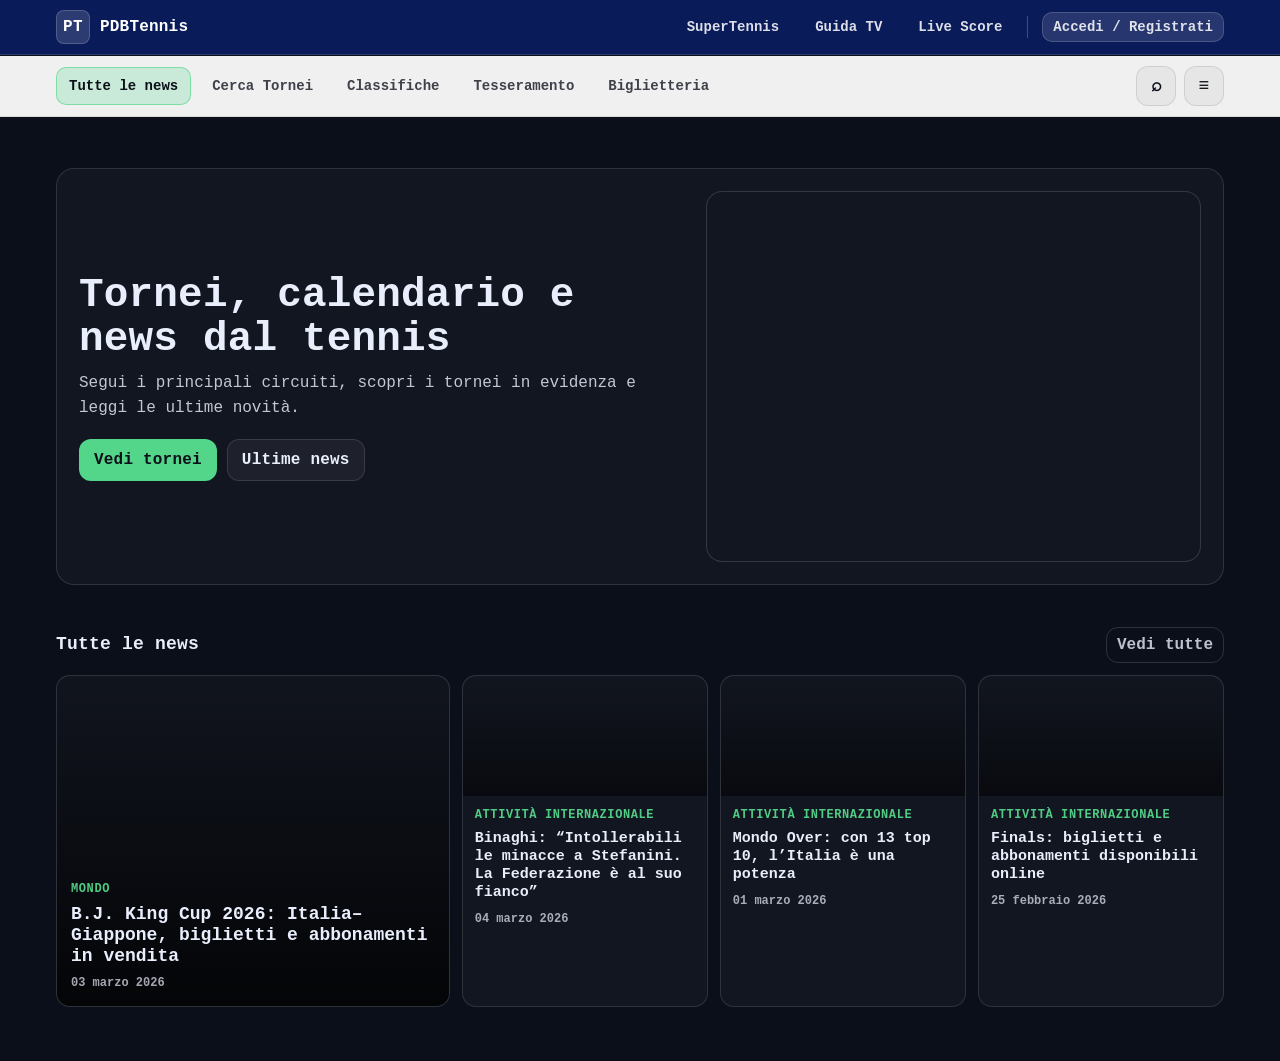
==== index.html @ 02f0390c "Added news cards" ====
<!DOCTYPE html>
<html lang="en">

<head>
    <meta charset="UTF-8">
    <meta name="viewport" content="width=device-width, initial-scale=1.0">
    <title>PDBTennis</title>
    <link rel="stylesheet" href="css/style.css">
</head>

<body class="page">
    <div class="topbar" aria-label="Barra superiore">
        <div class="topbar__inner">
            <div class="topbar__left">
                <a class="topbar__brand" href="index.html" aria-label="PDBTennis Home">
                    <span class="topbar__brandMark" aria-hidden="true">PT</span>
                    <span class="topbar__brandText">PDBTennis</span>
                </a>
            </div>

            <div class="topbar__right">
                <a class="topbar__link" href="#">SuperTennis</a>
                <a class="topbar__link" href="#">Guida TV</a>
                <a class="topbar__link" href="#">Live Score</a>
                <span class="topbar__sep" aria-hidden="true"></span>
                <a class="topbar__link topbar__link--cta" href="#">Accedi / Registrati</a>
            </div>
        </div>
    </div>

    <header class="header" aria-label="Navigazione principale">
        <div class="header__inner">
            <nav class="header__nav">
                <a class="header__link header__link--active" href="index.html">Tutte le news</a>
                <a class="header__link" href="pages/tornei.html">Cerca Tornei</a>
                <a class="header__link" href="#">Classifiche</a>
                <a class="header__link" href="#">Tesseramento</a>
                <a class="header__link" href="#">Biglietteria</a>
            </nav>

            <div class="header__tools" aria-label="Strumenti">
                <a class="header__iconBtn" href="#" aria-label="Cerca">
                    <span class="header__icon" aria-hidden="true">⌕</span>
                </a>
                <a class="header__iconBtn" href="#" aria-label="Menu">
                    <span class="header__icon" aria-hidden="true">≡</span>
                </a>
            </div>
        </div>
    </header>

    <main class="main">
        <section class="hero" aria-label="Sezione introduttiva">
            <div class="hero__inner">
                <div class="hero__content">
                    <h1 class="hero__title">Tornei, calendario e news dal tennis</h1>
                    <p class="hero__subtitle">
                        Segui i principali circuiti, scopri i tornei in evidenza e leggi le ultime novità.
                    </p>

                    <div class="hero__actions">
                        <a class="button button--primary" href="pages/tornei.html">Vedi tornei</a>
                        <a class="button button--ghost" href="pages/news.html">Ultime news</a>
                    </div>
                </div>

                <div class="hero__media" aria-hidden="true">
                    <div class="hero__image" role="img" aria-label="Campo da tennis"></div>
                </div>
            </div>
        </section>

        <section class="news" aria-label="Ultime news">
            <div class="news__header">
                <h2 class="news__title">Tutte le news</h2>
                <a class="news__more" href="pages/news.html">Vedi tutte</a>
            </div>

            <div class="newsGrid">
                <article class="newsCard newsCard--featured">
                    <a class="newsCard__link" href="pages/news.html" aria-label="Apri news principale">
                        <div class="newsCard__media" aria-hidden="true"></div>

                        <div class="newsCard__overlay">
                            <div class="newsCard__kicker">MONDO</div>
                            <h3 class="newsCard__headline">
                                B.J. King Cup 2026: Italia–Giappone, biglietti e abbonamenti in vendita
                            </h3>
                            <div class="newsCard__meta">03 marzo 2026</div>
                        </div>
                    </a>
                </article>

                <article class="newsCard">
                    <a class="newsCard__link" href="pages/news.html" aria-label="Apri news 1">
                        <div class="newsCard__thumb" aria-hidden="true"></div>
                        <div class="newsCard__body">
                            <div class="newsCard__kicker">ATTIVITÀ INTERNAZIONALE</div>
                            <h3 class="newsCard__headline newsCard__headline--small">
                                Binaghi: “Intollerabili le minacce a Stefanini. La Federazione è al suo fianco”
                            </h3>
                            <div class="newsCard__meta">04 marzo 2026</div>
                        </div>
                    </a>
                </article>

                <article class="newsCard">
                    <a class="newsCard__link" href="pages/news.html" aria-label="Apri news 2">
                        <div class="newsCard__thumb newsCard__thumb--b" aria-hidden="true"></div>
                        <div class="newsCard__body">
                            <div class="newsCard__kicker">ATTIVITÀ INTERNAZIONALE</div>
                            <h3 class="newsCard__headline newsCard__headline--small">
                                Mondo Over: con 13 top 10, l’Italia è una potenza
                            </h3>
                            <div class="newsCard__meta">01 marzo 2026</div>
                        </div>
                    </a>
                </article>

                <article class="newsCard">
                    <a class="newsCard__link" href="pages/news.html" aria-label="Apri news 3">
                        <div class="newsCard__thumb newsCard__thumb--c" aria-hidden="true"></div>
                        <div class="newsCard__body">
                            <div class="newsCard__kicker">ATTIVITÀ INTERNAZIONALE</div>
                            <h3 class="newsCard__headline newsCard__headline--small">
                                Finals: biglietti e abbonamenti disponibili online
                            </h3>
                            <div class="newsCard__meta">25 febbraio 2026</div>
                        </div>
                    </a>
                </article>
            </div>
        </section>
    </main>
</body>

</html>
---- css/style.css ----
* { 
  box-sizing: border-box; 
}
/*lo so che mi stai guardando*/
html, body { 
  height: 100%;
}

body.page {
  margin: 0;
  font-family: 'Courier New', Courier, monospace;
  background: #0b0f19;
  color: #e9eefc;
}

.topbar {
  position: sticky;
  top: 0;
  z-index: 20;
  background: #0a1b5a;
  border-bottom: 1px solid rgba(255, 255, 255, 0.14);
}

.topbar__inner {
  max-width: 1200px;
  margin: 0 auto;
  padding: 10px 16px;

  display: flex;
  align-items: center;
  justify-content: space-between;
  gap: 12px;
}

.topbar__brand {
  display: inline-flex;
  align-items: center;
  gap: 10px;
  text-decoration: none;
  color: #ffffff;
}

.topbar__brandMark {
  width: 34px;
  height: 34px;
  border-radius: 8px;
  display: inline-flex;
  align-items: center;
  justify-content: center;
  font-weight: 900;
  letter-spacing: 0.5px;
  background: rgba(255, 255, 255, 0.14);
  border: 1px solid rgba(255, 255, 255, 0.18);
}

.topbar__brandText {
  font-weight: 900;
  letter-spacing: 0.2px;
}

.topbar__right {
  display: flex;
  align-items: center;
  gap: 14px;
  flex-wrap: wrap;
  justify-content: flex-end;
}

.topbar__link {
  color: rgba(255, 255, 255, 0.86);
  text-decoration: none;
  font-weight: 700;
  font-size: 14px;
  padding: 6px 10px;
  border-radius: 10px;
  border: 1px solid transparent;
  transition: background 160ms ease, border-color 160ms ease, color 160ms ease;
}

.topbar__link:hover {
  color: #ffffff;
  background: rgba(255, 255, 255, 0.10);
  border-color: rgba(255, 255, 255, 0.14);
}

.topbar__link--cta {
  background: rgba(255, 255, 255, 0.12);
  border-color: rgba(255, 255, 255, 0.16);
}

.topbar__sep {
  width: 1px;
  height: 22px;
  background: rgba(255, 255, 255, 0.22);
}


.header {
  position: sticky;
  top: 56px;
  z-index: 10;

  background: rgba(255, 255, 255, 0.94);
  color: #0b0f19;

  border-bottom: 1px solid rgba(0, 0, 0, 0.10);
  backdrop-filter: blur(10px);
}

.header__inner {
  max-width: 1200px;
  margin: 0 auto;
  padding: 10px 16px;

  display: flex;
  align-items: center;
  justify-content: space-between;
  gap: 12px;
}

.header__nav {
  display: flex;
  align-items: center;
  gap: 8px;
  flex-wrap: wrap;
}

.header__link {
  color: rgba(11, 15, 25, 0.78);
  text-decoration: none;
  font-weight: 800;
  font-size: 14px;

  padding: 10px 12px;
  border-radius: 10px;

  border: 1px solid transparent;
  transition: background 160ms ease, color 160ms ease, border-color 160ms ease;
}

.header__link:hover {
  color: #0b0f19;
  background: rgba(0, 0, 0, 0.06);
  border-color: rgba(0, 0, 0, 0.10);
}

.header__link--active {
  color: #0b0f19;
  background: rgba(84, 214, 138, 0.25);
  border-color: rgba(84, 214, 138, 0.65);
}

.header__tools {
  display: flex;
  align-items: center;
  gap: 8px;
}

.header__iconBtn {
  width: 40px;
  height: 40px;
  border-radius: 12px;
  display: inline-flex;
  align-items: center;
  justify-content: center;

  text-decoration: none;
  color: #0b0f19;

  background: rgba(0, 0, 0, 0.04);
  border: 1px solid rgba(0, 0, 0, 0.10);
  transition: background 160ms ease, border-color 160ms ease, transform 120ms ease;
}

.header__iconBtn:hover {
  background: rgba(0, 0, 0, 0.07);
  border-color: rgba(0, 0, 0, 0.14);
}

.header__iconBtn:active {
  transform: translateY(1px);
}

.header__icon {
  font-weight: 900;
  font-size: 18px;
  line-height: 1;
}


.main {
  max-width: 1200px;
  margin: 0 auto;
  padding: 24px 16px;
  min-height: calc(100vh - 64px); 
}


.hero {
  padding: 28px 0;
}

.hero__inner {
  display: grid;
  grid-template-columns: 1.1fr 0.9fr;
  gap: 22px;
  align-items: center;

  padding: 22px;
  border-radius: 18px;
  border: 1px solid rgba(255, 255, 255, 0.12);
  background: rgba(255, 255, 255, 0.03);
}

.hero__title {
  margin: 0 0 10px 0;
  font-size: clamp(28px, 3.2vw, 44px);
  line-height: 1.08;
  letter-spacing: 0.2px;
}

.hero__subtitle {
  margin: 0 0 18px 0;
  max-width: 62ch;
  color: rgba(233, 238, 252, 0.82);
  line-height: 1.55;
}

.hero__actions {
  display: flex;
  gap: 10px;
  flex-wrap: wrap;
}

.button {
  display: inline-flex;
  align-items: center;
  justify-content: center;
  gap: 8px;

  text-decoration: none;
  font-weight: 900;
  letter-spacing: 0.2px;

  padding: 11px 14px;
  border-radius: 12px;
  border: 1px solid transparent;

  transition: transform 120ms ease, background 160ms ease, border-color 160ms ease, color 160ms ease;
}

.button:active {
  transform: translateY(1px);
}

.button--primary {
  background: #54d68a;
  color: #0b0f19;
  border-color: rgba(84, 214, 138, 0.65);
}

.button--primary:hover {
  background: #63e39a;
}

.button--ghost {
  background: rgba(255, 255, 255, 0.05);
  color: #e9eefc;
  border-color: rgba(255, 255, 255, 0.12);
}

.button--ghost:hover {
  background: rgba(255, 255, 255, 0.08);
  border-color: rgba(255, 255, 255, 0.18);
}

.hero__media {
  width: 100%;
}

.hero__image {
  width: 100%;
  aspect-ratio: 4 / 3;
  border-radius: 16px;
  border: 1px solid rgba(255, 255, 255, 0.14);
  background-image: url("../assets/tennis-court.jpg");
  background-size: cover;
  background-position: center;
  background-repeat: no-repeat;
}


.news {
  padding: 6px 0 30px 0;
}

.news__header {
  display: flex;
  align-items: baseline;
  justify-content: space-between;
  gap: 12px;
  margin: 8px 0 12px 0;
}

.news__title {
  margin: 0;
  font-size: 18px;
  letter-spacing: 0.2px;
}

.news__more {
  color: rgba(233, 238, 252, 0.80);
  text-decoration: none;
  font-weight: 800;
  border: 1px solid rgba(255, 255, 255, 0.14);
  padding: 8px 10px;
  border-radius: 12px;
  transition: background 160ms ease, border-color 160ms ease, color 160ms ease;
}

.news__more:hover {
  color: #e9eefc;
  background: rgba(255, 255, 255, 0.06);
  border-color: rgba(255, 255, 255, 0.18);
}

.newsGrid {
  display: grid;
  grid-template-columns: 1.6fr 1fr 1fr 1fr;
  gap: 12px;
}


.newsCard {
  border-radius: 14px;
  overflow: hidden;
  border: 1px solid rgba(255, 255, 255, 0.12);
  background: rgba(255, 255, 255, 0.03);
}

.newsCard__link {
  display: block;
  height: 100%;
  text-decoration: none;
  color: inherit;
}

.newsCard__kicker {
  font-size: 12px;
  font-weight: 900;
  letter-spacing: 0.6px;
  color: rgba(84, 214, 138, 0.95);
}

.newsCard__headline {
  margin: 8px 0 10px 0;
  font-size: 18px;
  line-height: 1.15;
}

.newsCard__headline--small {
  font-size: 15px;
  line-height: 1.2;
}

.newsCard__meta {
  font-size: 12px;
  color: rgba(233, 238, 252, 0.70);
  font-weight: 800;
}


.newsCard--featured {
  position: relative;
  min-height: 330px;
}

.newsCard__media {
  height: 100%;
  min-height: 330px;
  background-image:
    linear-gradient(to top, rgba(0,0,0,0.78), rgba(0,0,0,0.08)),
    url("../assets/tennis-team.jpg");
  background-size: cover;
  background-position: center;
  background-repeat: no-repeat;
}

.newsCard__overlay {
  position: absolute;
  inset: auto 0 0 0;
  padding: 14px 14px 16px 14px;
}

.newsCard__thumb {
  height: 120px;
  background-image:
    linear-gradient(to top, rgba(0,0,0,0.55), rgba(0,0,0,0.02)),
    url("../assets/tennis-thumb-a.jpg");
  background-size: cover;
  background-position: center;
  background-repeat: no-repeat;
}

.newsCard__thumb--b {
  background-image:
    linear-gradient(to top, rgba(0,0,0,0.55), rgba(0,0,0,0.02)),
    url("../assets/tennis-thumb-b.jpg");
}

.newsCard__thumb--c {
  background-image:
    linear-gradient(to top, rgba(0,0,0,0.55), rgba(0,0,0,0.02)),
    url("../assets/tennis-thumb-c.jpg");
}

.newsCard__body {
  padding: 12px 12px 14px 12px;
}

.newsCard:hover {
  border-color: rgba(255, 255, 255, 0.18);
  background: rgba(255, 255, 255, 0.04);
}


@media (max-width: 1100px) {
  .newsGrid {
    grid-template-columns: 1.2fr 1fr 1fr;
  }
  .newsCard:nth-child(4) {
    display: none;
  }
}

@media (max-width: 900px) {
  .hero__inner {
    grid-template-columns: 1fr;
  }
  .newsGrid {
    grid-template-columns: 1fr;
  }
  .newsCard--featured {
    min-height: 280px;
  }
  .newsCard__media {
    min-height: 280px;
  }
}

@media (max-width: 700px) {
  .topbar__right {
    gap: 8px;
  }
  .topbar__sep {
    display: none;
  }
}

@media (max-width: 600px) {
  .header {
    top: 56px;
  }

  .header__inner {
    flex-direction: column;
    align-items: stretch;
  }

  .header__nav {
    justify-content: space-between;
  }

  .header__link {
    flex: 1;
    text-align: center;
  }

  .header__tools {
    justify-content: flex-end;
  }
}
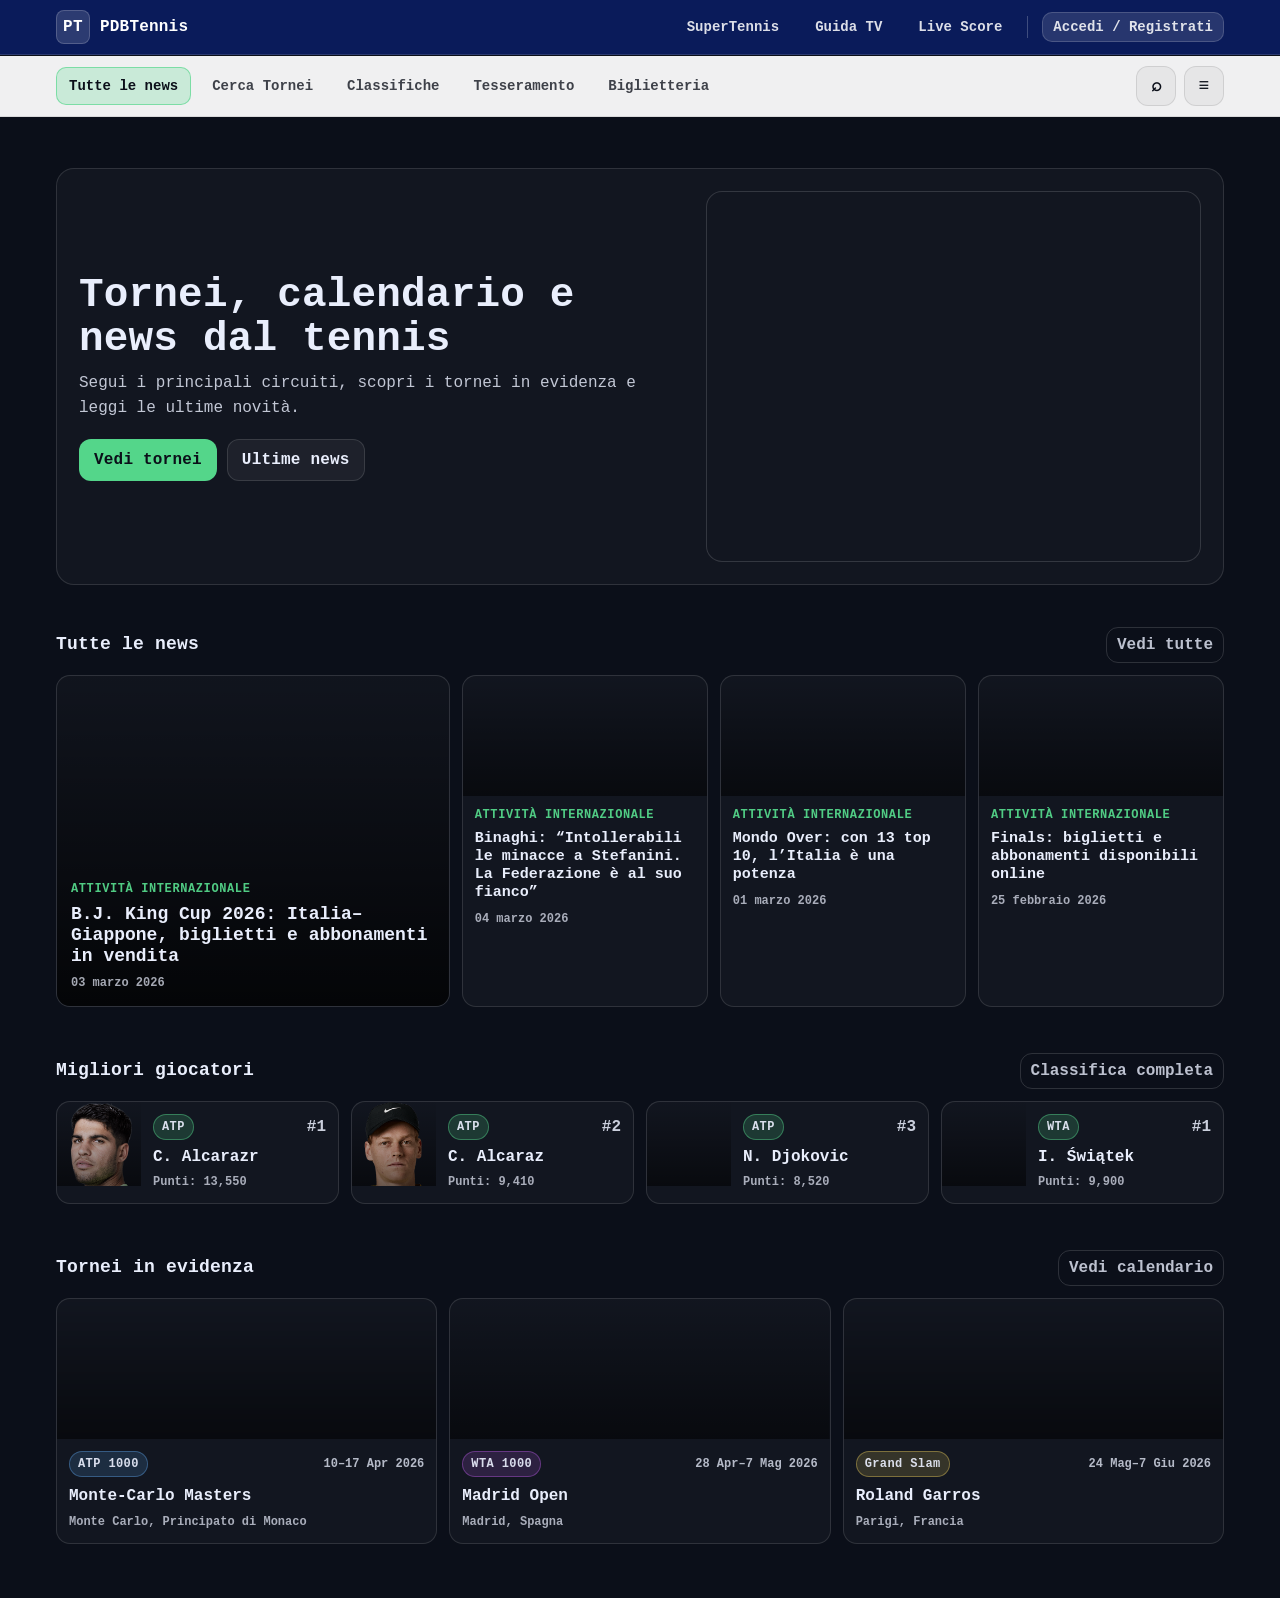
==== commit 5c001dab: "added tournaments and players" ====
--- a/index.html
+++ b/index.html
@@ -82,7 +82,7 @@
                         <div class="newsCard__media" aria-hidden="true"></div>
 
                         <div class="newsCard__overlay">
-                            <div class="newsCard__kicker">MONDO</div>
+                            <div class="newsCard__kicker">ATTIVITÀ INTERNAZIONALE</div>
                             <h3 class="newsCard__headline">
                                 B.J. King Cup 2026: Italia–Giappone, biglietti e abbonamenti in vendita
                             </h3>
@@ -131,6 +131,122 @@
                 </article>
             </div>
         </section>
+
+        <section class="section" aria-label="Migliori giocatori">
+            <div class="section__header">
+                <h2 class="section__title">Migliori giocatori</h2>
+                <a class="section__more" href="#">Classifica completa</a>
+            </div>
+
+            <div class="cardGrid cardGrid--4">
+                <article class="miniCard">
+                    <a class="miniCard__link" href="#" aria-label="Giocatore 1">
+                        <div class="miniCard__avatar miniCard__avatar--a" aria-hidden="true"></div>
+                        <div class="miniCard__content">
+                            <div class="miniCard__top">
+                                <span class="pill">ATP</span>
+                                <span class="miniCard__rank">#1</span>
+                            </div>
+                            <h3 class="miniCard__title">C. Alcarazr</h3>
+                            <div class="miniCard__meta">Punti: 13,550</div>
+                        </div>
+                    </a>
+                </article>
+
+                <article class="miniCard">
+                    <a class="miniCard__link" href="#" aria-label="Giocatore 2">
+                        <div class="miniCard__avatar miniCard__avatar--b" aria-hidden="true"></div>
+                        <div class="miniCard__content">
+                            <div class="miniCard__top">
+                                <span class="pill">ATP</span>
+                                <span class="miniCard__rank">#2</span>
+                            </div>
+                            <h3 class="miniCard__title">C. Alcaraz</h3>
+                            <div class="miniCard__meta">Punti: 9,410</div>
+                        </div>
+                    </a>
+                </article>
+
+                <article class="miniCard">
+                    <a class="miniCard__link" href="#" aria-label="Giocatore 3">
+                        <div class="miniCard__avatar miniCard__avatar--c" aria-hidden="true"></div>
+                        <div class="miniCard__content">
+                            <div class="miniCard__top">
+                                <span class="pill">ATP</span>
+                                <span class="miniCard__rank">#3</span>
+                            </div>
+                            <h3 class="miniCard__title">N. Djokovic</h3>
+                            <div class="miniCard__meta">Punti: 8,520</div>
+                        </div>
+                    </a>
+                </article>
+
+                <article class="miniCard">
+                    <a class="miniCard__link" href="#" aria-label="Giocatore 4">
+                        <div class="miniCard__avatar miniCard__avatar--d" aria-hidden="true"></div>
+                        <div class="miniCard__content">
+                            <div class="miniCard__top">
+                                <span class="pill">WTA</span>
+                                <span class="miniCard__rank">#1</span>
+                            </div>
+                            <h3 class="miniCard__title">I. Świątek</h3>
+                            <div class="miniCard__meta">Punti: 9,900</div>
+                        </div>
+                    </a>
+                </article>
+            </div>
+        </section>
+
+        <section class="section" aria-label="Tornei in evidenza">
+            <div class="section__header">
+                <h2 class="section__title">Tornei in evidenza</h2>
+                <a class="section__more" href="pages/tornei.html">Vedi calendario</a>
+            </div>
+
+            <div class="cardGrid cardGrid--3">
+                <article class="tourneyCard">
+                    <a class="tourneyCard__link" href="#" aria-label="Torneo 1">
+                        <div class="tourneyCard__banner tourneyCard__banner--a" aria-hidden="true"></div>
+                        <div class="tourneyCard__body">
+                            <div class="tourneyCard__top">
+                                <span class="pill pill--blue">ATP 1000</span>
+                                <span class="tourneyCard__date">10–17 Apr 2026</span>
+                            </div>
+                            <h3 class="tourneyCard__title">Monte-Carlo Masters</h3>
+                            <div class="tourneyCard__meta">Monte Carlo, Principato di Monaco</div>
+                        </div>
+                    </a>
+                </article>
+
+                <article class="tourneyCard">
+                    <a class="tourneyCard__link" href="#" aria-label="Torneo 2">
+                        <div class="tourneyCard__banner tourneyCard__banner--b" aria-hidden="true"></div>
+                        <div class="tourneyCard__body">
+                            <div class="tourneyCard__top">
+                                <span class="pill pill--purple">WTA 1000</span>
+                                <span class="tourneyCard__date">28 Apr–7 Mag 2026</span>
+                            </div>
+                            <h3 class="tourneyCard__title">Madrid Open</h3>
+                            <div class="tourneyCard__meta">Madrid, Spagna</div>
+                        </div>
+                    </a>
+                </article>
+
+                <article class="tourneyCard">
+                    <a class="tourneyCard__link" href="#" aria-label="Torneo 3">
+                        <div class="tourneyCard__banner tourneyCard__banner--c" aria-hidden="true"></div>
+                        <div class="tourneyCard__body">
+                            <div class="tourneyCard__top">
+                                <span class="pill pill--gold">Grand Slam</span>
+                                <span class="tourneyCard__date">24 Mag–7 Giu 2026</span>
+                            </div>
+                            <h3 class="tourneyCard__title">Roland Garros</h3>
+                            <div class="tourneyCard__meta">Parigi, Francia</div>
+                        </div>
+                    </a>
+                </article>
+            </div>
+        </section>
     </main>
 </body>
 
--- a/css/style.css
+++ b/css/style.css
@@ -1,7 +1,7 @@
 * { 
   box-sizing: border-box; 
 }
-/*lo so che mi stai guardando*/
+
 html, body { 
   height: 100%;
 }
@@ -94,7 +94,6 @@
   background: rgba(255, 255, 255, 0.22);
 }
 
-
 .header {
   position: sticky;
   top: 56px;
@@ -187,14 +186,12 @@
   line-height: 1;
 }
 
-
 .main {
   max-width: 1200px;
   margin: 0 auto;
   padding: 24px 16px;
   min-height: calc(100vh - 64px); 
 }
-
 
 .hero {
   padding: 28px 0;
@@ -289,7 +286,6 @@
   background-repeat: no-repeat;
 }
 
-
 .news {
   padding: 6px 0 30px 0;
 }
@@ -330,7 +326,6 @@
   gap: 12px;
 }
 
-
 .newsCard {
   border-radius: 14px;
   overflow: hidden;
@@ -369,7 +364,6 @@
   font-weight: 800;
 }
 
-
 .newsCard--featured {
   position: relative;
   min-height: 330px;
@@ -423,6 +417,227 @@
   background: rgba(255, 255, 255, 0.04);
 }
 
+.section {
+  padding: 8px 0 30px 0;
+}
+
+.section__header {
+  display: flex;
+  align-items: baseline;
+  justify-content: space-between;
+  gap: 12px;
+  margin: 8px 0 12px 0;
+}
+
+.section__title {
+  margin: 0;
+  font-size: 18px;
+  letter-spacing: 0.2px;
+}
+
+.section__more {
+  color: rgba(233, 238, 252, 0.80);
+  text-decoration: none;
+  font-weight: 800;
+  border: 1px solid rgba(255, 255, 255, 0.14);
+  padding: 8px 10px;
+  border-radius: 12px;
+  transition: background 160ms ease, border-color 160ms ease, color 160ms ease;
+}
+
+.section__more:hover {
+  color: #e9eefc;
+  background: rgba(255, 255, 255, 0.06);
+  border-color: rgba(255, 255, 255, 0.18);
+}
+
+.cardGrid {
+  display: grid;
+  gap: 12px;
+}
+
+.cardGrid--4 {
+  grid-template-columns: repeat(4, 1fr);
+}
+
+.cardGrid--3 {
+  grid-template-columns: repeat(3, 1fr);
+}
+
+.pill {
+  display: inline-flex;
+  align-items: center;
+  justify-content: center;
+  padding: 5px 8px;
+  border-radius: 999px;
+  font-size: 12px;
+  font-weight: 900;
+  letter-spacing: 0.4px;
+  background: rgba(84, 214, 138, 0.18);
+  border: 1px solid rgba(84, 214, 138, 0.45);
+  color: rgba(233, 238, 252, 0.92);
+}
+
+.pill--blue {
+  background: rgba(84, 149, 214, 0.18);
+  border-color: rgba(84, 149, 214, 0.45);
+}
+
+.pill--purple {
+  background: rgba(170, 84, 214, 0.18);
+  border-color: rgba(170, 84, 214, 0.45);
+}
+
+.pill--gold {
+  background: rgba(214, 186, 84, 0.18);
+  border-color: rgba(214, 186, 84, 0.45);
+}
+
+.miniCard {
+  border-radius: 14px;
+  overflow: hidden;
+  border: 1px solid rgba(255, 255, 255, 0.12);
+  background: rgba(255, 255, 255, 0.03);
+}
+
+.miniCard__link {
+  display: grid;
+  grid-template-columns: 84px 1fr;
+  gap: 12px;
+  text-decoration: none;
+  color: inherit;
+  height: 100%;
+}
+
+.miniCard__avatar {
+  width: 84px;
+  height: 84px;
+  background-image:
+    linear-gradient(to top, rgba(0,0,0,0.55), rgba(0,0,0,0.02)),
+    url("../assets/player-a.jpg");
+  background-size: cover;
+  background-position: center;
+}
+
+.miniCard__avatar--b {
+  background-image:
+    linear-gradient(to top, rgba(0,0,0,0.55), rgba(0,0,0,0.02)),
+    url("../assets/player-b.jpg");
+}
+
+.miniCard__avatar--c {
+  background-image:
+    linear-gradient(to top, rgba(0,0,0,0.55), rgba(0,0,0,0.02)),
+    url("../assets/player-c.jpg");
+}
+
+.miniCard__avatar--d {
+  background-image:
+    linear-gradient(to top, rgba(0,0,0,0.55), rgba(0,0,0,0.02)),
+    url("../assets/player-d.jpg");
+}
+
+.miniCard__content {
+  padding: 12px 12px 14px 0;
+}
+
+.miniCard__top {
+  display: flex;
+  align-items: center;
+  justify-content: space-between;
+  gap: 10px;
+}
+
+.miniCard__rank {
+  font-weight: 900;
+  color: rgba(233, 238, 252, 0.86);
+}
+
+.miniCard__title {
+  margin: 8px 0 8px 0;
+  font-size: 16px;
+  line-height: 1.2;
+}
+
+.miniCard__meta {
+  font-size: 12px;
+  color: rgba(233, 238, 252, 0.70);
+  font-weight: 800;
+}
+
+.miniCard:hover {
+  border-color: rgba(255, 255, 255, 0.18);
+  background: rgba(255, 255, 255, 0.04);
+}
+
+.tourneyCard {
+  border-radius: 14px;
+  overflow: hidden;
+  border: 1px solid rgba(255, 255, 255, 0.12);
+  background: rgba(255, 255, 255, 0.03);
+}
+
+.tourneyCard__link {
+  display: block;
+  text-decoration: none;
+  color: inherit;
+  height: 100%;
+}
+
+.tourneyCard__banner {
+  height: 140px;
+  background-image:
+    linear-gradient(to top, rgba(0,0,0,0.55), rgba(0,0,0,0.02)),
+    url("../assets/tourney-a.jpg");
+  background-size: cover;
+  background-position: center;
+}
+
+.tourneyCard__banner--b {
+  background-image:
+    linear-gradient(to top, rgba(0,0,0,0.55), rgba(0,0,0,0.02)),
+    url("../assets/tourney-b.jpg");
+}
+
+.tourneyCard__banner--c {
+  background-image:
+    linear-gradient(to top, rgba(0,0,0,0.55), rgba(0,0,0,0.02)),
+    url("../assets/tourney-c.jpg");
+}
+
+.tourneyCard__body {
+  padding: 12px 12px 14px 12px;
+}
+
+.tourneyCard__top {
+  display: flex;
+  align-items: center;
+  justify-content: space-between;
+  gap: 10px;
+}
+
+.tourneyCard__date {
+  font-size: 12px;
+  color: rgba(233, 238, 252, 0.76);
+  font-weight: 900;
+}
+
+.tourneyCard__title {
+  margin: 10px 0 8px 0;
+  font-size: 16px;
+  line-height: 1.2;
+}
+
+.tourneyCard__meta {
+  font-size: 12px;
+  color: rgba(233, 238, 252, 0.70);
+  font-weight: 800;
+}
+
+.tourneyCard:hover {
+  border-color: rgba(255, 255, 255, 0.18);
+  background: rgba(255, 255, 255, 0.04);
+}
 
 @media (max-width: 1100px) {
   .newsGrid {
@@ -431,6 +646,12 @@
   .newsCard:nth-child(4) {
     display: none;
   }
+  .cardGrid--4 {
+    grid-template-columns: repeat(2, 1fr);
+  }
+  .cardGrid--3 {
+    grid-template-columns: repeat(2, 1fr);
+  }
 }
 
 @media (max-width: 900px) {
@@ -479,4 +700,18 @@
   .header__tools {
     justify-content: flex-end;
   }
+
+  .cardGrid--4,
+  .cardGrid--3 {
+    grid-template-columns: 1fr;
+  }
+
+  .miniCard__link {
+    grid-template-columns: 72px 1fr;
+  }
+
+  .miniCard__avatar {
+    width: 72px;
+    height: 72px;
+  }
 }
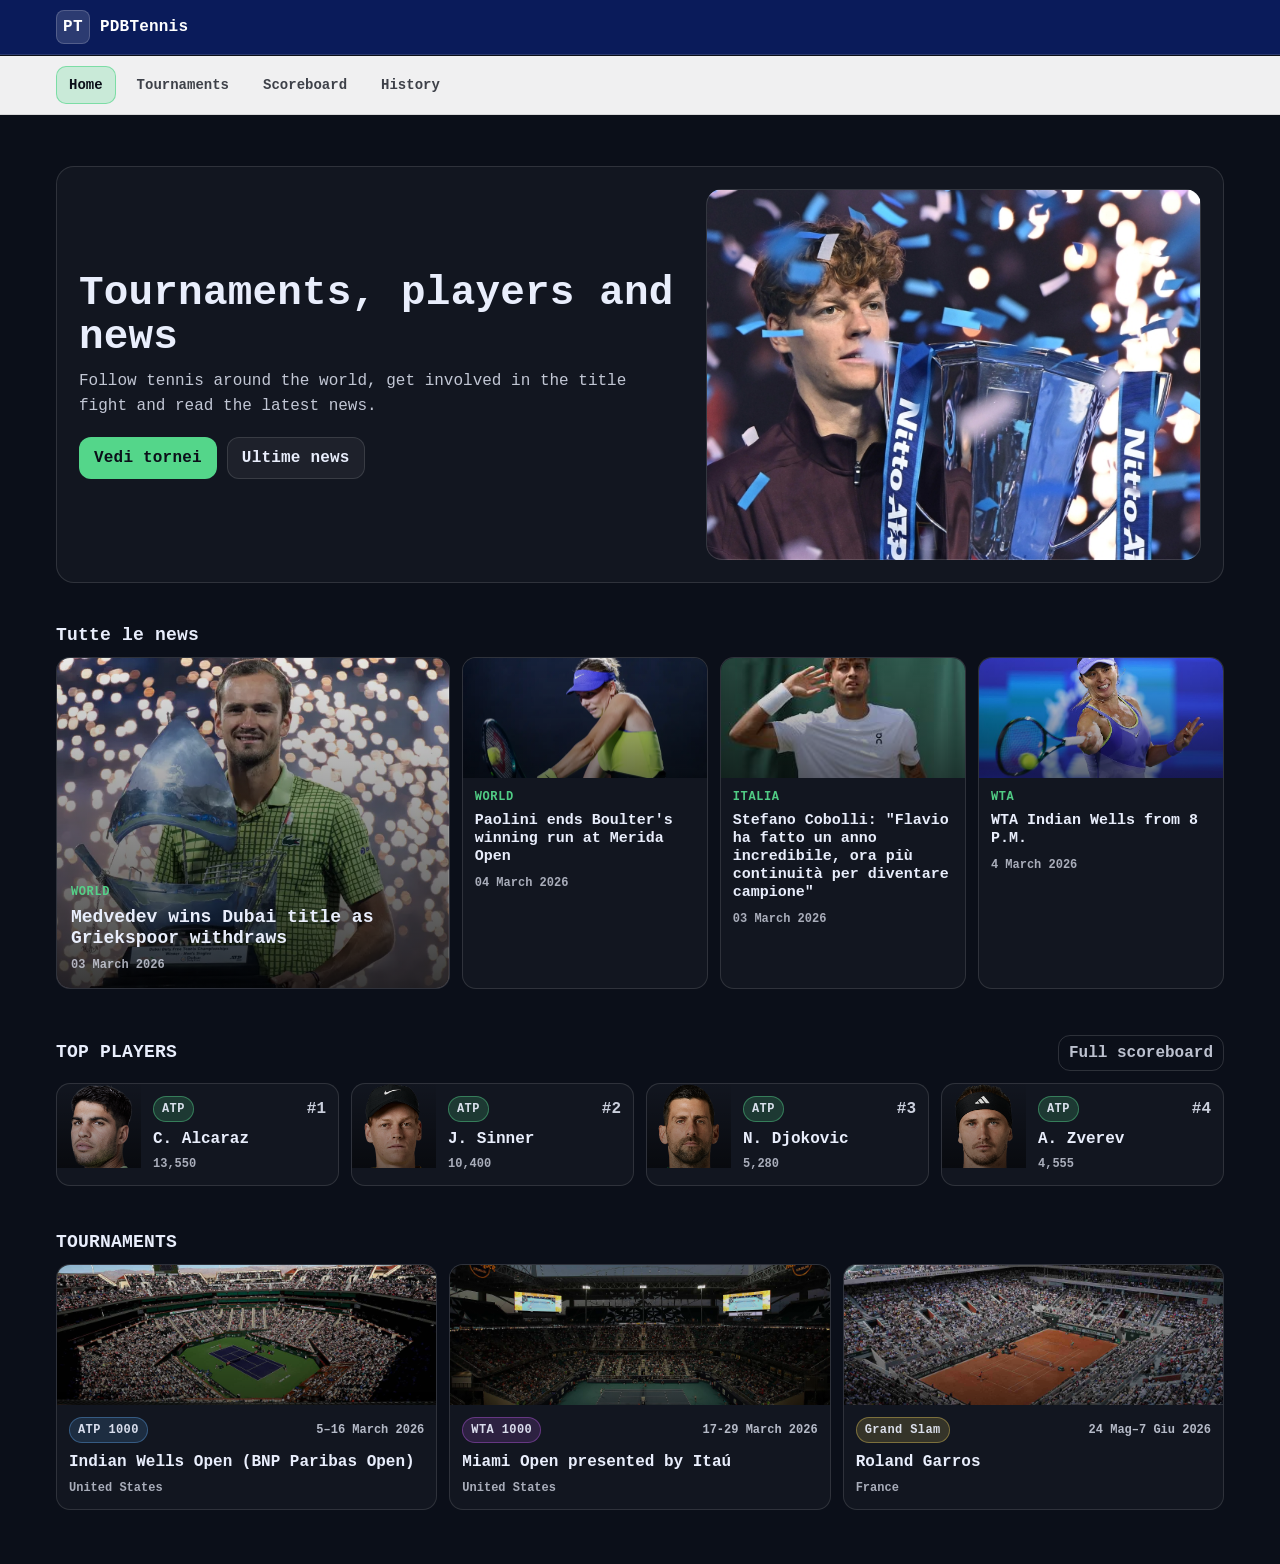
==== commit 931c86ea: "Added images and changed text" ====
--- a/index.html
+++ b/index.html
@@ -18,34 +18,21 @@
                 </a>
             </div>
 
-            <div class="topbar__right">
-                <a class="topbar__link" href="#">SuperTennis</a>
-                <a class="topbar__link" href="#">Guida TV</a>
-                <a class="topbar__link" href="#">Live Score</a>
-                <span class="topbar__sep" aria-hidden="true"></span>
-                <a class="topbar__link topbar__link--cta" href="#">Accedi / Registrati</a>
-            </div>
+            
         </div>
     </div>
 
     <header class="header" aria-label="Navigazione principale">
         <div class="header__inner">
             <nav class="header__nav">
-                <a class="header__link header__link--active" href="index.html">Tutte le news</a>
-                <a class="header__link" href="pages/tornei.html">Cerca Tornei</a>
-                <a class="header__link" href="#">Classifiche</a>
-                <a class="header__link" href="#">Tesseramento</a>
-                <a class="header__link" href="#">Biglietteria</a>
+                <a class="header__link header__link--active" href="index.html">Home</a>
+                <a class="header__link" href="pages/tornei.html">Tournaments</a>
+                <a class="header__link" href="pages/classifca.html">Scoreboard</a>
+                <a class="header__link" href="pages/storia.html">History</a>
+
             </nav>
 
-            <div class="header__tools" aria-label="Strumenti">
-                <a class="header__iconBtn" href="#" aria-label="Cerca">
-                    <span class="header__icon" aria-hidden="true">⌕</span>
-                </a>
-                <a class="header__iconBtn" href="#" aria-label="Menu">
-                    <span class="header__icon" aria-hidden="true">≡</span>
-                </a>
-            </div>
+            
         </div>
     </header>
 
@@ -53,9 +40,9 @@
         <section class="hero" aria-label="Sezione introduttiva">
             <div class="hero__inner">
                 <div class="hero__content">
-                    <h1 class="hero__title">Tornei, calendario e news dal tennis</h1>
+                    <h1 class="hero__title">Tournaments, players and news</h1>
                     <p class="hero__subtitle">
-                        Segui i principali circuiti, scopri i tornei in evidenza e leggi le ultime novità.
+                        Follow tennis around the world, get involved in the title fight and read the latest news.
                     </p>
 
                     <div class="hero__actions">
@@ -73,7 +60,6 @@
         <section class="news" aria-label="Ultime news">
             <div class="news__header">
                 <h2 class="news__title">Tutte le news</h2>
-                <a class="news__more" href="pages/news.html">Vedi tutte</a>
             </div>
 
             <div class="newsGrid">
@@ -82,11 +68,11 @@
                         <div class="newsCard__media" aria-hidden="true"></div>
 
                         <div class="newsCard__overlay">
-                            <div class="newsCard__kicker">ATTIVITÀ INTERNAZIONALE</div>
+                            <div class="newsCard__kicker">WORLD</div>
                             <h3 class="newsCard__headline">
-                                B.J. King Cup 2026: Italia–Giappone, biglietti e abbonamenti in vendita
-                            </h3>
-                            <div class="newsCard__meta">03 marzo 2026</div>
+                                Medvedev wins Dubai title as Griekspoor withdraws
+                            </h3>
+                            <div class="newsCard__meta">03 March 2026</div>
                         </div>
                     </a>
                 </article>
@@ -95,11 +81,11 @@
                     <a class="newsCard__link" href="pages/news.html" aria-label="Apri news 1">
                         <div class="newsCard__thumb" aria-hidden="true"></div>
                         <div class="newsCard__body">
-                            <div class="newsCard__kicker">ATTIVITÀ INTERNAZIONALE</div>
+                            <div class="newsCard__kicker">WORLD</div>
                             <h3 class="newsCard__headline newsCard__headline--small">
-                                Binaghi: “Intollerabili le minacce a Stefanini. La Federazione è al suo fianco”
-                            </h3>
-                            <div class="newsCard__meta">04 marzo 2026</div>
+                                Paolini ends Boulter's winning run at Merida Open
+                            </h3>
+                            <div class="newsCard__meta">04 March 2026</div>
                         </div>
                     </a>
                 </article>
@@ -108,24 +94,24 @@
                     <a class="newsCard__link" href="pages/news.html" aria-label="Apri news 2">
                         <div class="newsCard__thumb newsCard__thumb--b" aria-hidden="true"></div>
                         <div class="newsCard__body">
-                            <div class="newsCard__kicker">ATTIVITÀ INTERNAZIONALE</div>
+                            <div class="newsCard__kicker">ITALIA</div>
                             <h3 class="newsCard__headline newsCard__headline--small">
-                                Mondo Over: con 13 top 10, l’Italia è una potenza
-                            </h3>
-                            <div class="newsCard__meta">01 marzo 2026</div>
+                                Stefano Cobolli: "Flavio ha fatto un anno incredibile, ora più continuità per diventare campione"
+                            </h3>
+                            <div class="newsCard__meta">03 March 2026</div>
                         </div>
                     </a>
                 </article>
 
                 <article class="newsCard">
-                    <a class="newsCard__link" href="pages/news.html" aria-label="Apri news 3">
+                    <a class="newsCard__link" href="pages/news_art_1.html" aria-label="Apri news 3">
                         <div class="newsCard__thumb newsCard__thumb--c" aria-hidden="true"></div>
                         <div class="newsCard__body">
-                            <div class="newsCard__kicker">ATTIVITÀ INTERNAZIONALE</div>
+                            <div class="newsCard__kicker">WTA</div>
                             <h3 class="newsCard__headline newsCard__headline--small">
-                                Finals: biglietti e abbonamenti disponibili online
-                            </h3>
-                            <div class="newsCard__meta">25 febbraio 2026</div>
+                                WTA Indian Wells from 8 P.M.
+                            </h3>
+                            <div class="newsCard__meta">4 March 2026</div>
                         </div>
                     </a>
                 </article>
@@ -134,8 +120,8 @@
 
         <section class="section" aria-label="Migliori giocatori">
             <div class="section__header">
-                <h2 class="section__title">Migliori giocatori</h2>
-                <a class="section__more" href="#">Classifica completa</a>
+                <h2 class="section__title">TOP PLAYERS</h2>
+                <a class="section__more" href="#">Full scoreboard</a>
             </div>
 
             <div class="cardGrid cardGrid--4">
@@ -147,8 +133,8 @@
                                 <span class="pill">ATP</span>
                                 <span class="miniCard__rank">#1</span>
                             </div>
-                            <h3 class="miniCard__title">C. Alcarazr</h3>
-                            <div class="miniCard__meta">Punti: 13,550</div>
+                            <h3 class="miniCard__title">C. Alcaraz</h3>
+                            <div class="miniCard__meta">13,550</div>
                         </div>
                     </a>
                 </article>
@@ -161,8 +147,8 @@
                                 <span class="pill">ATP</span>
                                 <span class="miniCard__rank">#2</span>
                             </div>
-                            <h3 class="miniCard__title">C. Alcaraz</h3>
-                            <div class="miniCard__meta">Punti: 9,410</div>
+                            <h3 class="miniCard__title">J. Sinner</h3>
+                            <div class="miniCard__meta">10,400</div>
                         </div>
                     </a>
                 </article>
@@ -176,7 +162,7 @@
                                 <span class="miniCard__rank">#3</span>
                             </div>
                             <h3 class="miniCard__title">N. Djokovic</h3>
-                            <div class="miniCard__meta">Punti: 8,520</div>
+                            <div class="miniCard__meta">5,280</div>
                         </div>
                     </a>
                 </article>
@@ -186,11 +172,11 @@
                         <div class="miniCard__avatar miniCard__avatar--d" aria-hidden="true"></div>
                         <div class="miniCard__content">
                             <div class="miniCard__top">
-                                <span class="pill">WTA</span>
-                                <span class="miniCard__rank">#1</span>
-                            </div>
-                            <h3 class="miniCard__title">I. Świątek</h3>
-                            <div class="miniCard__meta">Punti: 9,900</div>
+                                <span class="pill">ATP</span>
+                                <span class="miniCard__rank">#4</span>
+                            </div>
+                            <h3 class="miniCard__title">A. Zverev</h3>
+                            <div class="miniCard__meta">4,555</div>
                         </div>
                     </a>
                 </article>
@@ -199,8 +185,8 @@
 
         <section class="section" aria-label="Tornei in evidenza">
             <div class="section__header">
-                <h2 class="section__title">Tornei in evidenza</h2>
-                <a class="section__more" href="pages/tornei.html">Vedi calendario</a>
+                <h2 class="section__title">TOURNAMENTS</h2>
+               
             </div>
 
             <div class="cardGrid cardGrid--3">
@@ -210,10 +196,10 @@
                         <div class="tourneyCard__body">
                             <div class="tourneyCard__top">
                                 <span class="pill pill--blue">ATP 1000</span>
-                                <span class="tourneyCard__date">10–17 Apr 2026</span>
-                            </div>
-                            <h3 class="tourneyCard__title">Monte-Carlo Masters</h3>
-                            <div class="tourneyCard__meta">Monte Carlo, Principato di Monaco</div>
+                                <span class="tourneyCard__date">5–16 March 2026</span>
+                            </div>
+                            <h3 class="tourneyCard__title">Indian Wells Open (BNP Paribas Open)</h3>
+                            <div class="tourneyCard__meta">United States</div>
                         </div>
                     </a>
                 </article>
@@ -224,10 +210,10 @@
                         <div class="tourneyCard__body">
                             <div class="tourneyCard__top">
                                 <span class="pill pill--purple">WTA 1000</span>
-                                <span class="tourneyCard__date">28 Apr–7 Mag 2026</span>
-                            </div>
-                            <h3 class="tourneyCard__title">Madrid Open</h3>
-                            <div class="tourneyCard__meta">Madrid, Spagna</div>
+                                <span class="tourneyCard__date">17-29 March 2026</span>
+                            </div>
+                            <h3 class="tourneyCard__title">Miami Open presented by Itaú</h3>
+                            <div class="tourneyCard__meta">United States</div>
                         </div>
                     </a>
                 </article>
@@ -241,7 +227,7 @@
                                 <span class="tourneyCard__date">24 Mag–7 Giu 2026</span>
                             </div>
                             <h3 class="tourneyCard__title">Roland Garros</h3>
-                            <div class="tourneyCard__meta">Parigi, Francia</div>
+                            <div class="tourneyCard__meta">France</div>
                         </div>
                     </a>
                 </article>
--- a/css/style.css
+++ b/css/style.css
@@ -280,7 +280,7 @@
   aspect-ratio: 4 / 3;
   border-radius: 16px;
   border: 1px solid rgba(255, 255, 255, 0.14);
-  background-image: url("../assets/tennis-court.jpg");
+  background-image: url("../assets/frontimage.jpg");
   background-size: cover;
   background-position: center;
   background-repeat: no-repeat;
@@ -374,7 +374,7 @@
   min-height: 330px;
   background-image:
     linear-gradient(to top, rgba(0,0,0,0.78), rgba(0,0,0,0.08)),
-    url("../assets/tennis-team.jpg");
+    url("../assets/medvedev.jpg");
   background-size: cover;
   background-position: center;
   background-repeat: no-repeat;
@@ -390,7 +390,7 @@
   height: 120px;
   background-image:
     linear-gradient(to top, rgba(0,0,0,0.55), rgba(0,0,0,0.02)),
-    url("../assets/tennis-thumb-a.jpg");
+    url("../assets/paolini.jpg");
   background-size: cover;
   background-position: center;
   background-repeat: no-repeat;
@@ -399,13 +399,13 @@
 .newsCard__thumb--b {
   background-image:
     linear-gradient(to top, rgba(0,0,0,0.55), rgba(0,0,0,0.02)),
-    url("../assets/tennis-thumb-b.jpg");
+    url("../assets/cobolli.jpg");
 }
 
 .newsCard__thumb--c {
   background-image:
     linear-gradient(to top, rgba(0,0,0,0.55), rgba(0,0,0,0.02)),
-    url("../assets/tennis-thumb-c.jpg");
+    url("../assets/indian.jpg");
 }
 
 .newsCard__body {
@@ -514,7 +514,7 @@
   height: 84px;
   background-image:
     linear-gradient(to top, rgba(0,0,0,0.55), rgba(0,0,0,0.02)),
-    url("../assets/player-a.jpg");
+    url("../assets/alcaraz.jpg");
   background-size: cover;
   background-position: center;
 }
@@ -522,19 +522,19 @@
 .miniCard__avatar--b {
   background-image:
     linear-gradient(to top, rgba(0,0,0,0.55), rgba(0,0,0,0.02)),
-    url("../assets/player-b.jpg");
+    url("../assets/sinner.jpg");
 }
 
 .miniCard__avatar--c {
   background-image:
     linear-gradient(to top, rgba(0,0,0,0.55), rgba(0,0,0,0.02)),
-    url("../assets/player-c.jpg");
+    url("../assets/djokovic.jpg");
 }
 
 .miniCard__avatar--d {
   background-image:
     linear-gradient(to top, rgba(0,0,0,0.55), rgba(0,0,0,0.02)),
-    url("../assets/player-d.jpg");
+    url("../assets/zverev.jpg");
 }
 
 .miniCard__content {
@@ -588,7 +588,7 @@
   height: 140px;
   background-image:
     linear-gradient(to top, rgba(0,0,0,0.55), rgba(0,0,0,0.02)),
-    url("../assets/tourney-a.jpg");
+    url("../assets/indianwells.jpg");
   background-size: cover;
   background-position: center;
 }
@@ -596,13 +596,13 @@
 .tourneyCard__banner--b {
   background-image:
     linear-gradient(to top, rgba(0,0,0,0.55), rgba(0,0,0,0.02)),
-    url("../assets/tourney-b.jpg");
+    url("../assets/miami.jpg");
 }
 
 .tourneyCard__banner--c {
   background-image:
     linear-gradient(to top, rgba(0,0,0,0.55), rgba(0,0,0,0.02)),
-    url("../assets/tourney-c.jpg");
+    url("../assets/roland.jpg");
 }
 
 .tourneyCard__body {
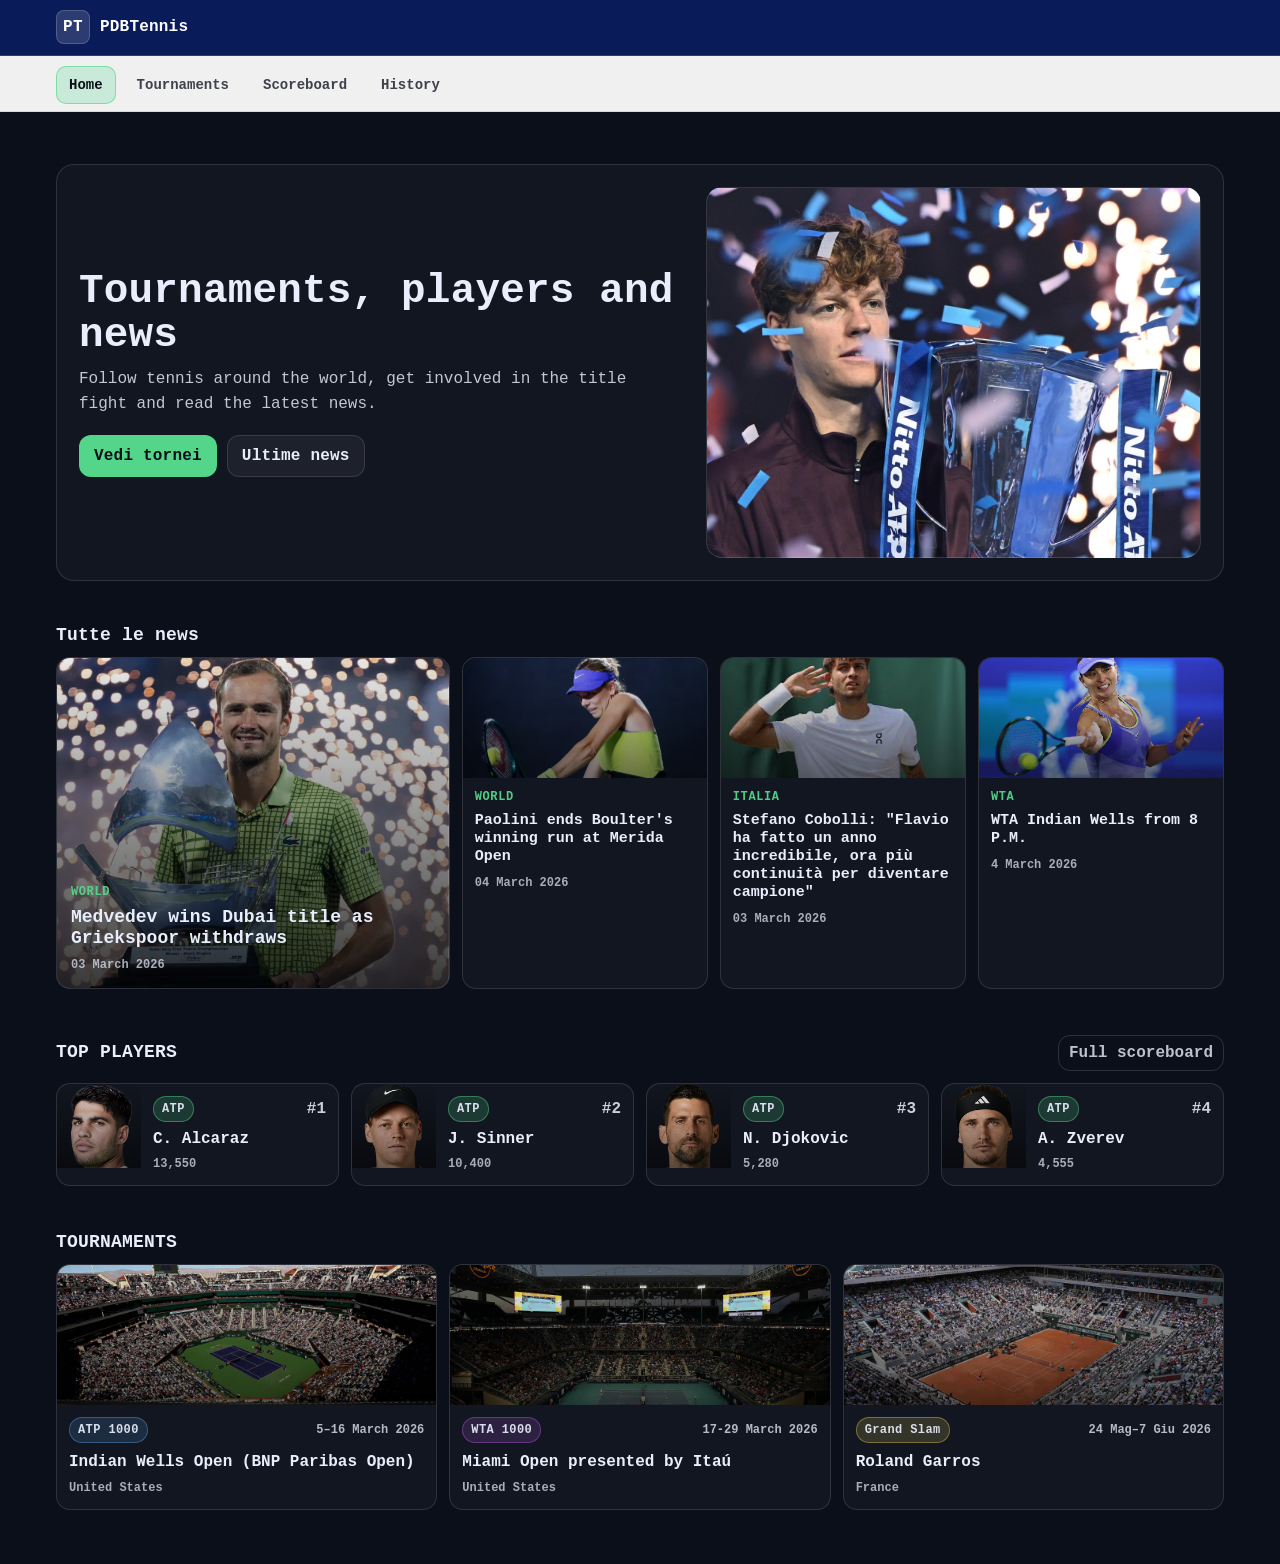
==== commit 7d645ac8: "Refactor tournament page and styles - Updated the tournament page (tornei.html) to enhance structure" ====
--- a/index.html
+++ b/index.html
@@ -121,7 +121,7 @@
         <section class="section" aria-label="Migliori giocatori">
             <div class="section__header">
                 <h2 class="section__title">TOP PLAYERS</h2>
-                <a class="section__more" href="#">Full scoreboard</a>
+                <a class="section__more" href="pages/classifca.html">Full scoreboard</a>
             </div>
 
             <div class="cardGrid cardGrid--4">
@@ -191,7 +191,7 @@
 
             <div class="cardGrid cardGrid--3">
                 <article class="tourneyCard">
-                    <a class="tourneyCard__link" href="#" aria-label="Torneo 1">
+                    <a class="tourneyCard__link" href="pages/tornei.html#indianwells" aria-label="Indian Wells">
                         <div class="tourneyCard__banner tourneyCard__banner--a" aria-hidden="true"></div>
                         <div class="tourneyCard__body">
                             <div class="tourneyCard__top">
@@ -205,7 +205,7 @@
                 </article>
 
                 <article class="tourneyCard">
-                    <a class="tourneyCard__link" href="#" aria-label="Torneo 2">
+                    <a class="tourneyCard__link" href="pages/tornei.html#miami" aria-label="Miami Open">
                         <div class="tourneyCard__banner tourneyCard__banner--b" aria-hidden="true"></div>
                         <div class="tourneyCard__body">
                             <div class="tourneyCard__top">
@@ -219,7 +219,7 @@
                 </article>
 
                 <article class="tourneyCard">
-                    <a class="tourneyCard__link" href="#" aria-label="Torneo 3">
+                    <a class="tourneyCard__link" href="pages/tornei.html#rolandgarros" aria-label="Roland Garros">
                         <div class="tourneyCard__banner tourneyCard__banner--c" aria-hidden="true"></div>
                         <div class="tourneyCard__body">
                             <div class="tourneyCard__top">
--- a/css/style.css
+++ b/css/style.css
@@ -1,717 +1,12 @@
-* { 
-  box-sizing: border-box; 
-}
+/* master stylesheet that combines the splitted files */
 
-html, body { 
-  height: 100%;
-}
+/* base & components first */
+@import url('base.css');
+@import url('components.css');
 
-body.page {
-  margin: 0;
-  font-family: 'Courier New', Courier, monospace;
-  background: #0b0f19;
-  color: #e9eefc;
-}
+/* modules provide default appearance for page sections */
+@import url('modules.css');
 
-.topbar {
-  position: sticky;
-  top: 0;
-  z-index: 20;
-  background: #0a1b5a;
-  border-bottom: 1px solid rgba(255, 255, 255, 0.14);
-}
-
-.topbar__inner {
-  max-width: 1200px;
-  margin: 0 auto;
-  padding: 10px 16px;
-
-  display: flex;
-  align-items: center;
-  justify-content: space-between;
-  gap: 12px;
-}
-
-.topbar__brand {
-  display: inline-flex;
-  align-items: center;
-  gap: 10px;
-  text-decoration: none;
-  color: #ffffff;
-}
-
-.topbar__brandMark {
-  width: 34px;
-  height: 34px;
-  border-radius: 8px;
-  display: inline-flex;
-  align-items: center;
-  justify-content: center;
-  font-weight: 900;
-  letter-spacing: 0.5px;
-  background: rgba(255, 255, 255, 0.14);
-  border: 1px solid rgba(255, 255, 255, 0.18);
-}
-
-.topbar__brandText {
-  font-weight: 900;
-  letter-spacing: 0.2px;
-}
-
-.topbar__right {
-  display: flex;
-  align-items: center;
-  gap: 14px;
-  flex-wrap: wrap;
-  justify-content: flex-end;
-}
-
-.topbar__link {
-  color: rgba(255, 255, 255, 0.86);
-  text-decoration: none;
-  font-weight: 700;
-  font-size: 14px;
-  padding: 6px 10px;
-  border-radius: 10px;
-  border: 1px solid transparent;
-  transition: background 160ms ease, border-color 160ms ease, color 160ms ease;
-}
-
-.topbar__link:hover {
-  color: #ffffff;
-  background: rgba(255, 255, 255, 0.10);
-  border-color: rgba(255, 255, 255, 0.14);
-}
-
-.topbar__link--cta {
-  background: rgba(255, 255, 255, 0.12);
-  border-color: rgba(255, 255, 255, 0.16);
-}
-
-.topbar__sep {
-  width: 1px;
-  height: 22px;
-  background: rgba(255, 255, 255, 0.22);
-}
-
-.header {
-  position: sticky;
-  top: 56px;
-  z-index: 10;
-
-  background: rgba(255, 255, 255, 0.94);
-  color: #0b0f19;
-
-  border-bottom: 1px solid rgba(0, 0, 0, 0.10);
-  backdrop-filter: blur(10px);
-}
-
-.header__inner {
-  max-width: 1200px;
-  margin: 0 auto;
-  padding: 10px 16px;
-
-  display: flex;
-  align-items: center;
-  justify-content: space-between;
-  gap: 12px;
-}
-
-.header__nav {
-  display: flex;
-  align-items: center;
-  gap: 8px;
-  flex-wrap: wrap;
-}
-
-.header__link {
-  color: rgba(11, 15, 25, 0.78);
-  text-decoration: none;
-  font-weight: 800;
-  font-size: 14px;
-
-  padding: 10px 12px;
-  border-radius: 10px;
-
-  border: 1px solid transparent;
-  transition: background 160ms ease, color 160ms ease, border-color 160ms ease;
-}
-
-.header__link:hover {
-  color: #0b0f19;
-  background: rgba(0, 0, 0, 0.06);
-  border-color: rgba(0, 0, 0, 0.10);
-}
-
-.header__link--active {
-  color: #0b0f19;
-  background: rgba(84, 214, 138, 0.25);
-  border-color: rgba(84, 214, 138, 0.65);
-}
-
-.header__tools {
-  display: flex;
-  align-items: center;
-  gap: 8px;
-}
-
-.header__iconBtn {
-  width: 40px;
-  height: 40px;
-  border-radius: 12px;
-  display: inline-flex;
-  align-items: center;
-  justify-content: center;
-
-  text-decoration: none;
-  color: #0b0f19;
-
-  background: rgba(0, 0, 0, 0.04);
-  border: 1px solid rgba(0, 0, 0, 0.10);
-  transition: background 160ms ease, border-color 160ms ease, transform 120ms ease;
-}
-
-.header__iconBtn:hover {
-  background: rgba(0, 0, 0, 0.07);
-  border-color: rgba(0, 0, 0, 0.14);
-}
-
-.header__iconBtn:active {
-  transform: translateY(1px);
-}
-
-.header__icon {
-  font-weight: 900;
-  font-size: 18px;
-  line-height: 1;
-}
-
-.main {
-  max-width: 1200px;
-  margin: 0 auto;
-  padding: 24px 16px;
-  min-height: calc(100vh - 64px); 
-}
-
-.hero {
-  padding: 28px 0;
-}
-
-.hero__inner {
-  display: grid;
-  grid-template-columns: 1.1fr 0.9fr;
-  gap: 22px;
-  align-items: center;
-
-  padding: 22px;
-  border-radius: 18px;
-  border: 1px solid rgba(255, 255, 255, 0.12);
-  background: rgba(255, 255, 255, 0.03);
-}
-
-.hero__title {
-  margin: 0 0 10px 0;
-  font-size: clamp(28px, 3.2vw, 44px);
-  line-height: 1.08;
-  letter-spacing: 0.2px;
-}
-
-.hero__subtitle {
-  margin: 0 0 18px 0;
-  max-width: 62ch;
-  color: rgba(233, 238, 252, 0.82);
-  line-height: 1.55;
-}
-
-.hero__actions {
-  display: flex;
-  gap: 10px;
-  flex-wrap: wrap;
-}
-
-.button {
-  display: inline-flex;
-  align-items: center;
-  justify-content: center;
-  gap: 8px;
-
-  text-decoration: none;
-  font-weight: 900;
-  letter-spacing: 0.2px;
-
-  padding: 11px 14px;
-  border-radius: 12px;
-  border: 1px solid transparent;
-
-  transition: transform 120ms ease, background 160ms ease, border-color 160ms ease, color 160ms ease;
-}
-
-.button:active {
-  transform: translateY(1px);
-}
-
-.button--primary {
-  background: #54d68a;
-  color: #0b0f19;
-  border-color: rgba(84, 214, 138, 0.65);
-}
-
-.button--primary:hover {
-  background: #63e39a;
-}
-
-.button--ghost {
-  background: rgba(255, 255, 255, 0.05);
-  color: #e9eefc;
-  border-color: rgba(255, 255, 255, 0.12);
-}
-
-.button--ghost:hover {
-  background: rgba(255, 255, 255, 0.08);
-  border-color: rgba(255, 255, 255, 0.18);
-}
-
-.hero__media {
-  width: 100%;
-}
-
-.hero__image {
-  width: 100%;
-  aspect-ratio: 4 / 3;
-  border-radius: 16px;
-  border: 1px solid rgba(255, 255, 255, 0.14);
-  background-image: url("../assets/frontimage.jpg");
-  background-size: cover;
-  background-position: center;
-  background-repeat: no-repeat;
-}
-
-.news {
-  padding: 6px 0 30px 0;
-}
-
-.news__header {
-  display: flex;
-  align-items: baseline;
-  justify-content: space-between;
-  gap: 12px;
-  margin: 8px 0 12px 0;
-}
-
-.news__title {
-  margin: 0;
-  font-size: 18px;
-  letter-spacing: 0.2px;
-}
-
-.news__more {
-  color: rgba(233, 238, 252, 0.80);
-  text-decoration: none;
-  font-weight: 800;
-  border: 1px solid rgba(255, 255, 255, 0.14);
-  padding: 8px 10px;
-  border-radius: 12px;
-  transition: background 160ms ease, border-color 160ms ease, color 160ms ease;
-}
-
-.news__more:hover {
-  color: #e9eefc;
-  background: rgba(255, 255, 255, 0.06);
-  border-color: rgba(255, 255, 255, 0.18);
-}
-
-.newsGrid {
-  display: grid;
-  grid-template-columns: 1.6fr 1fr 1fr 1fr;
-  gap: 12px;
-}
-
-.newsCard {
-  border-radius: 14px;
-  overflow: hidden;
-  border: 1px solid rgba(255, 255, 255, 0.12);
-  background: rgba(255, 255, 255, 0.03);
-}
-
-.newsCard__link {
-  display: block;
-  height: 100%;
-  text-decoration: none;
-  color: inherit;
-}
-
-.newsCard__kicker {
-  font-size: 12px;
-  font-weight: 900;
-  letter-spacing: 0.6px;
-  color: rgba(84, 214, 138, 0.95);
-}
-
-.newsCard__headline {
-  margin: 8px 0 10px 0;
-  font-size: 18px;
-  line-height: 1.15;
-}
-
-.newsCard__headline--small {
-  font-size: 15px;
-  line-height: 1.2;
-}
-
-.newsCard__meta {
-  font-size: 12px;
-  color: rgba(233, 238, 252, 0.70);
-  font-weight: 800;
-}
-
-.newsCard--featured {
-  position: relative;
-  min-height: 330px;
-}
-
-.newsCard__media {
-  height: 100%;
-  min-height: 330px;
-  background-image:
-    linear-gradient(to top, rgba(0,0,0,0.78), rgba(0,0,0,0.08)),
-    url("../assets/medvedev.jpg");
-  background-size: cover;
-  background-position: center;
-  background-repeat: no-repeat;
-}
-
-.newsCard__overlay {
-  position: absolute;
-  inset: auto 0 0 0;
-  padding: 14px 14px 16px 14px;
-}
-
-.newsCard__thumb {
-  height: 120px;
-  background-image:
-    linear-gradient(to top, rgba(0,0,0,0.55), rgba(0,0,0,0.02)),
-    url("../assets/paolini.jpg");
-  background-size: cover;
-  background-position: center;
-  background-repeat: no-repeat;
-}
-
-.newsCard__thumb--b {
-  background-image:
-    linear-gradient(to top, rgba(0,0,0,0.55), rgba(0,0,0,0.02)),
-    url("../assets/cobolli.jpg");
-}
-
-.newsCard__thumb--c {
-  background-image:
-    linear-gradient(to top, rgba(0,0,0,0.55), rgba(0,0,0,0.02)),
-    url("../assets/indian.jpg");
-}
-
-.newsCard__body {
-  padding: 12px 12px 14px 12px;
-}
-
-.newsCard:hover {
-  border-color: rgba(255, 255, 255, 0.18);
-  background: rgba(255, 255, 255, 0.04);
-}
-
-.section {
-  padding: 8px 0 30px 0;
-}
-
-.section__header {
-  display: flex;
-  align-items: baseline;
-  justify-content: space-between;
-  gap: 12px;
-  margin: 8px 0 12px 0;
-}
-
-.section__title {
-  margin: 0;
-  font-size: 18px;
-  letter-spacing: 0.2px;
-}
-
-.section__more {
-  color: rgba(233, 238, 252, 0.80);
-  text-decoration: none;
-  font-weight: 800;
-  border: 1px solid rgba(255, 255, 255, 0.14);
-  padding: 8px 10px;
-  border-radius: 12px;
-  transition: background 160ms ease, border-color 160ms ease, color 160ms ease;
-}
-
-.section__more:hover {
-  color: #e9eefc;
-  background: rgba(255, 255, 255, 0.06);
-  border-color: rgba(255, 255, 255, 0.18);
-}
-
-.cardGrid {
-  display: grid;
-  gap: 12px;
-}
-
-.cardGrid--4 {
-  grid-template-columns: repeat(4, 1fr);
-}
-
-.cardGrid--3 {
-  grid-template-columns: repeat(3, 1fr);
-}
-
-.pill {
-  display: inline-flex;
-  align-items: center;
-  justify-content: center;
-  padding: 5px 8px;
-  border-radius: 999px;
-  font-size: 12px;
-  font-weight: 900;
-  letter-spacing: 0.4px;
-  background: rgba(84, 214, 138, 0.18);
-  border: 1px solid rgba(84, 214, 138, 0.45);
-  color: rgba(233, 238, 252, 0.92);
-}
-
-.pill--blue {
-  background: rgba(84, 149, 214, 0.18);
-  border-color: rgba(84, 149, 214, 0.45);
-}
-
-.pill--purple {
-  background: rgba(170, 84, 214, 0.18);
-  border-color: rgba(170, 84, 214, 0.45);
-}
-
-.pill--gold {
-  background: rgba(214, 186, 84, 0.18);
-  border-color: rgba(214, 186, 84, 0.45);
-}
-
-.miniCard {
-  border-radius: 14px;
-  overflow: hidden;
-  border: 1px solid rgba(255, 255, 255, 0.12);
-  background: rgba(255, 255, 255, 0.03);
-}
-
-.miniCard__link {
-  display: grid;
-  grid-template-columns: 84px 1fr;
-  gap: 12px;
-  text-decoration: none;
-  color: inherit;
-  height: 100%;
-}
-
-.miniCard__avatar {
-  width: 84px;
-  height: 84px;
-  background-image:
-    linear-gradient(to top, rgba(0,0,0,0.55), rgba(0,0,0,0.02)),
-    url("../assets/alcaraz.jpg");
-  background-size: cover;
-  background-position: center;
-}
-
-.miniCard__avatar--b {
-  background-image:
-    linear-gradient(to top, rgba(0,0,0,0.55), rgba(0,0,0,0.02)),
-    url("../assets/sinner.jpg");
-}
-
-.miniCard__avatar--c {
-  background-image:
-    linear-gradient(to top, rgba(0,0,0,0.55), rgba(0,0,0,0.02)),
-    url("../assets/djokovic.jpg");
-}
-
-.miniCard__avatar--d {
-  background-image:
-    linear-gradient(to top, rgba(0,0,0,0.55), rgba(0,0,0,0.02)),
-    url("../assets/zverev.jpg");
-}
-
-.miniCard__content {
-  padding: 12px 12px 14px 0;
-}
-
-.miniCard__top {
-  display: flex;
-  align-items: center;
-  justify-content: space-between;
-  gap: 10px;
-}
-
-.miniCard__rank {
-  font-weight: 900;
-  color: rgba(233, 238, 252, 0.86);
-}
-
-.miniCard__title {
-  margin: 8px 0 8px 0;
-  font-size: 16px;
-  line-height: 1.2;
-}
-
-.miniCard__meta {
-  font-size: 12px;
-  color: rgba(233, 238, 252, 0.70);
-  font-weight: 800;
-}
-
-.miniCard:hover {
-  border-color: rgba(255, 255, 255, 0.18);
-  background: rgba(255, 255, 255, 0.04);
-}
-
-.tourneyCard {
-  border-radius: 14px;
-  overflow: hidden;
-  border: 1px solid rgba(255, 255, 255, 0.12);
-  background: rgba(255, 255, 255, 0.03);
-}
-
-.tourneyCard__link {
-  display: block;
-  text-decoration: none;
-  color: inherit;
-  height: 100%;
-}
-
-.tourneyCard__banner {
-  height: 140px;
-  background-image:
-    linear-gradient(to top, rgba(0,0,0,0.55), rgba(0,0,0,0.02)),
-    url("../assets/indianwells.jpg");
-  background-size: cover;
-  background-position: center;
-}
-
-.tourneyCard__banner--b {
-  background-image:
-    linear-gradient(to top, rgba(0,0,0,0.55), rgba(0,0,0,0.02)),
-    url("../assets/miami.jpg");
-}
-
-.tourneyCard__banner--c {
-  background-image:
-    linear-gradient(to top, rgba(0,0,0,0.55), rgba(0,0,0,0.02)),
-    url("../assets/roland.jpg");
-}
-
-.tourneyCard__body {
-  padding: 12px 12px 14px 12px;
-}
-
-.tourneyCard__top {
-  display: flex;
-  align-items: center;
-  justify-content: space-between;
-  gap: 10px;
-}
-
-.tourneyCard__date {
-  font-size: 12px;
-  color: rgba(233, 238, 252, 0.76);
-  font-weight: 900;
-}
-
-.tourneyCard__title {
-  margin: 10px 0 8px 0;
-  font-size: 16px;
-  line-height: 1.2;
-}
-
-.tourneyCard__meta {
-  font-size: 12px;
-  color: rgba(233, 238, 252, 0.70);
-  font-weight: 800;
-}
-
-.tourneyCard:hover {
-  border-color: rgba(255, 255, 255, 0.18);
-  background: rgba(255, 255, 255, 0.04);
-}
-
-@media (max-width: 1100px) {
-  .newsGrid {
-    grid-template-columns: 1.2fr 1fr 1fr;
-  }
-  .newsCard:nth-child(4) {
-    display: none;
-  }
-  .cardGrid--4 {
-    grid-template-columns: repeat(2, 1fr);
-  }
-  .cardGrid--3 {
-    grid-template-columns: repeat(2, 1fr);
-  }
-}
-
-@media (max-width: 900px) {
-  .hero__inner {
-    grid-template-columns: 1fr;
-  }
-  .newsGrid {
-    grid-template-columns: 1fr;
-  }
-  .newsCard--featured {
-    min-height: 280px;
-  }
-  .newsCard__media {
-    min-height: 280px;
-  }
-}
-
-@media (max-width: 700px) {
-  .topbar__right {
-    gap: 8px;
-  }
-  .topbar__sep {
-    display: none;
-  }
-}
-
-@media (max-width: 600px) {
-  .header {
-    top: 56px;
-  }
-
-  .header__inner {
-    flex-direction: column;
-    align-items: stretch;
-  }
-
-  .header__nav {
-    justify-content: space-between;
-  }
-
-  .header__link {
-    flex: 1;
-    text-align: center;
-  }
-
-  .header__tools {
-    justify-content: flex-end;
-  }
-
-  .cardGrid--4,
-  .cardGrid--3 {
-    grid-template-columns: 1fr;
-  }
-
-  .miniCard__link {
-    grid-template-columns: 72px 1fr;
-  }
-
-  .miniCard__avatar {
-    width: 72px;
-    height: 72px;
-  }
-}+/* layout contains responsive tweaks and structural overrides,
+   so it must come last to take precedence */
+@import url('layout.css');
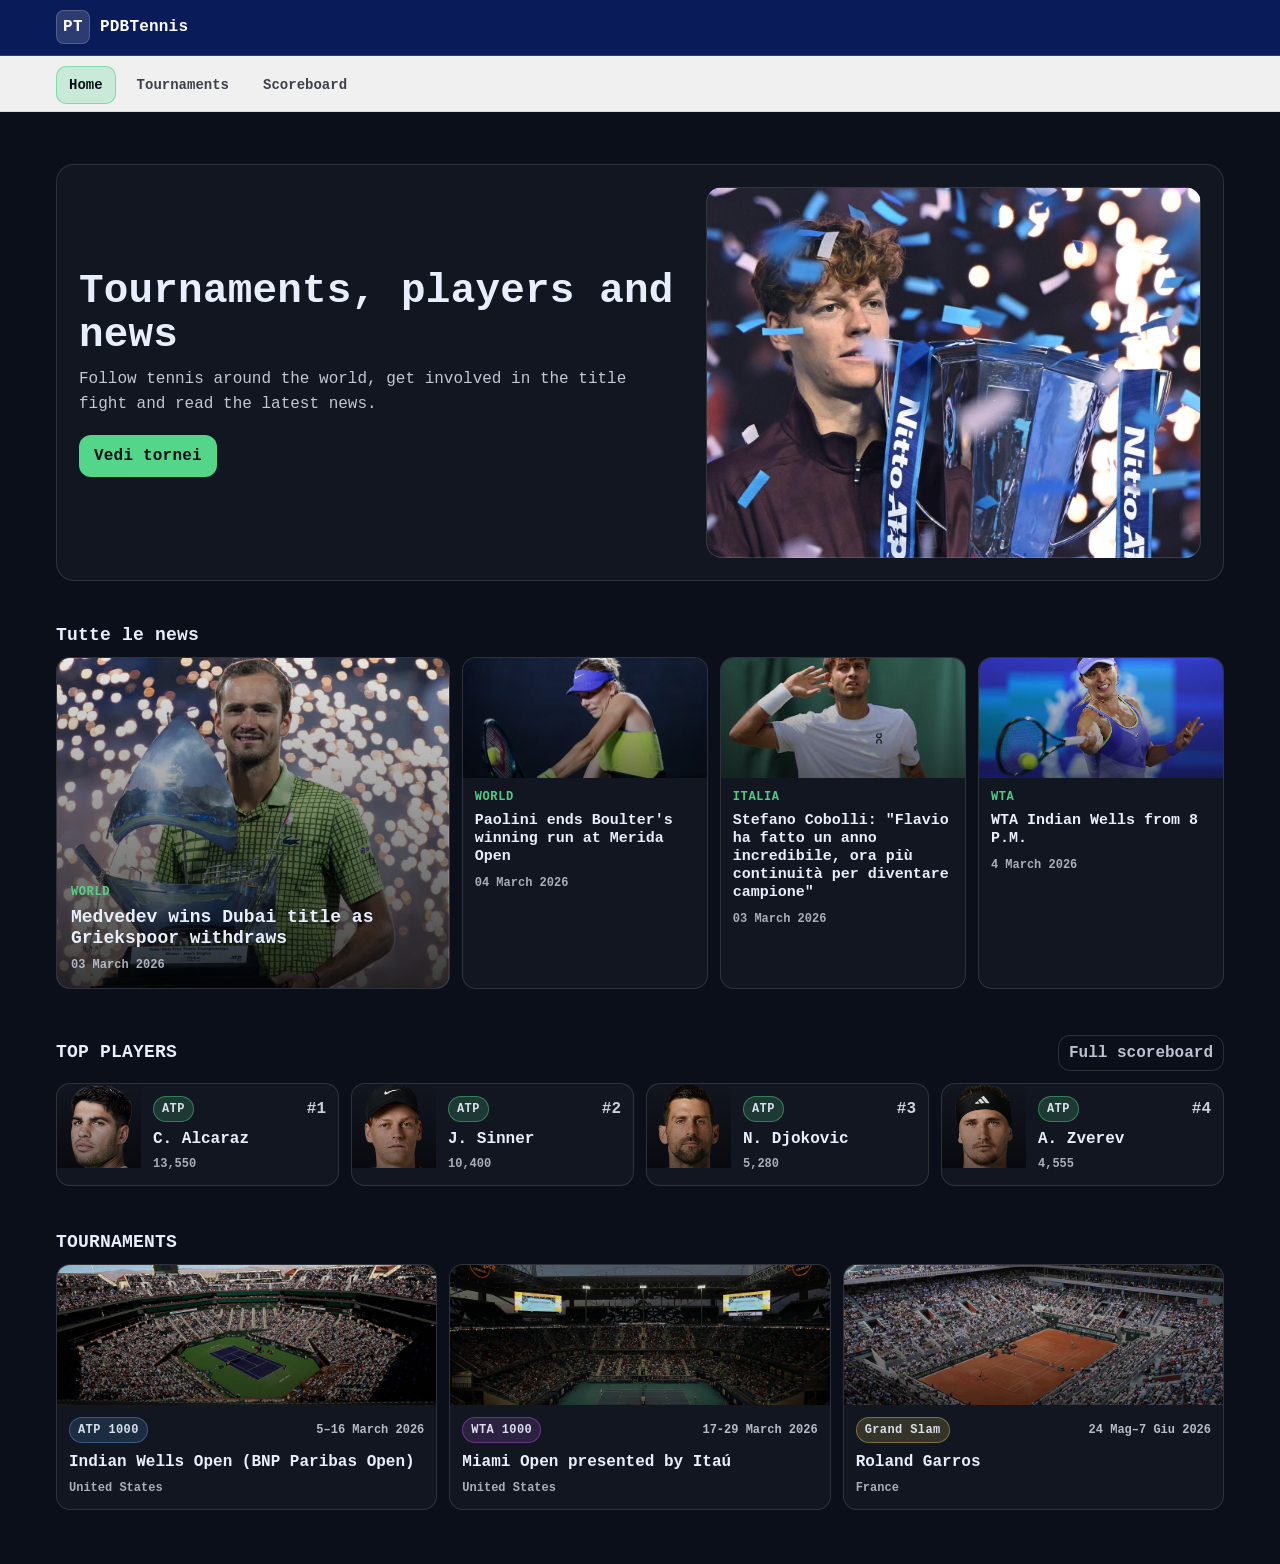
==== commit 7101dd27: "Fixed scaling on header" ====
--- a/index.html
+++ b/index.html
@@ -18,7 +18,7 @@
                 </a>
             </div>
 
-            
+
         </div>
     </div>
 
@@ -28,11 +28,11 @@
                 <a class="header__link header__link--active" href="index.html">Home</a>
                 <a class="header__link" href="pages/tornei.html">Tournaments</a>
                 <a class="header__link" href="pages/classifca.html">Scoreboard</a>
-                <a class="header__link" href="pages/storia.html">History</a>
+
 
             </nav>
 
-            
+
         </div>
     </header>
 
@@ -47,7 +47,7 @@
 
                     <div class="hero__actions">
                         <a class="button button--primary" href="pages/tornei.html">Vedi tornei</a>
-                        <a class="button button--ghost" href="pages/news.html">Ultime news</a>
+                        
                     </div>
                 </div>
 
@@ -64,7 +64,7 @@
 
             <div class="newsGrid">
                 <article class="newsCard newsCard--featured">
-                    <a class="newsCard__link" href="pages/news.html" aria-label="Apri news principale">
+                    <a class="newsCard__link" aria-label="Apri news principale">
                         <div class="newsCard__media" aria-hidden="true"></div>
 
                         <div class="newsCard__overlay">
@@ -78,7 +78,7 @@
                 </article>
 
                 <article class="newsCard">
-                    <a class="newsCard__link" href="pages/news.html" aria-label="Apri news 1">
+                    <a class="newsCard__link" aria-label="Apri news 1">
                         <div class="newsCard__thumb" aria-hidden="true"></div>
                         <div class="newsCard__body">
                             <div class="newsCard__kicker">WORLD</div>
@@ -91,12 +91,13 @@
                 </article>
 
                 <article class="newsCard">
-                    <a class="newsCard__link" href="pages/news.html" aria-label="Apri news 2">
+                    <a class="newsCard__link" aria-label="Apri news 2">
                         <div class="newsCard__thumb newsCard__thumb--b" aria-hidden="true"></div>
                         <div class="newsCard__body">
                             <div class="newsCard__kicker">ITALIA</div>
                             <h3 class="newsCard__headline newsCard__headline--small">
-                                Stefano Cobolli: "Flavio ha fatto un anno incredibile, ora più continuità per diventare campione"
+                                Stefano Cobolli: "Flavio ha fatto un anno incredibile, ora più continuità per diventare
+                                campione"
                             </h3>
                             <div class="newsCard__meta">03 March 2026</div>
                         </div>
@@ -104,7 +105,7 @@
                 </article>
 
                 <article class="newsCard">
-                    <a class="newsCard__link" href="pages/news_art_1.html" aria-label="Apri news 3">
+                    <a class="newsCard__link" aria-label="Apri news 3">
                         <div class="newsCard__thumb newsCard__thumb--c" aria-hidden="true"></div>
                         <div class="newsCard__body">
                             <div class="newsCard__kicker">WTA</div>
@@ -126,7 +127,7 @@
 
             <div class="cardGrid cardGrid--4">
                 <article class="miniCard">
-                    <a class="miniCard__link" href="#" aria-label="Giocatore 1">
+                    <a class="miniCard__link" aria-label="Giocatore 1">
                         <div class="miniCard__avatar miniCard__avatar--a" aria-hidden="true"></div>
                         <div class="miniCard__content">
                             <div class="miniCard__top">
@@ -140,7 +141,7 @@
                 </article>
 
                 <article class="miniCard">
-                    <a class="miniCard__link" href="#" aria-label="Giocatore 2">
+                    <a class="miniCard__link" aria-label="Giocatore 2">
                         <div class="miniCard__avatar miniCard__avatar--b" aria-hidden="true"></div>
                         <div class="miniCard__content">
                             <div class="miniCard__top">
@@ -154,7 +155,7 @@
                 </article>
 
                 <article class="miniCard">
-                    <a class="miniCard__link" href="#" aria-label="Giocatore 3">
+                    <a class="miniCard__link" aria-label="Giocatore 3">
                         <div class="miniCard__avatar miniCard__avatar--c" aria-hidden="true"></div>
                         <div class="miniCard__content">
                             <div class="miniCard__top">
@@ -168,7 +169,7 @@
                 </article>
 
                 <article class="miniCard">
-                    <a class="miniCard__link" href="#" aria-label="Giocatore 4">
+                    <a class="miniCard__link" aria-label="Giocatore 4">
                         <div class="miniCard__avatar miniCard__avatar--d" aria-hidden="true"></div>
                         <div class="miniCard__content">
                             <div class="miniCard__top">
@@ -186,7 +187,7 @@
         <section class="section" aria-label="Tornei in evidenza">
             <div class="section__header">
                 <h2 class="section__title">TOURNAMENTS</h2>
-               
+
             </div>
 
             <div class="cardGrid cardGrid--3">
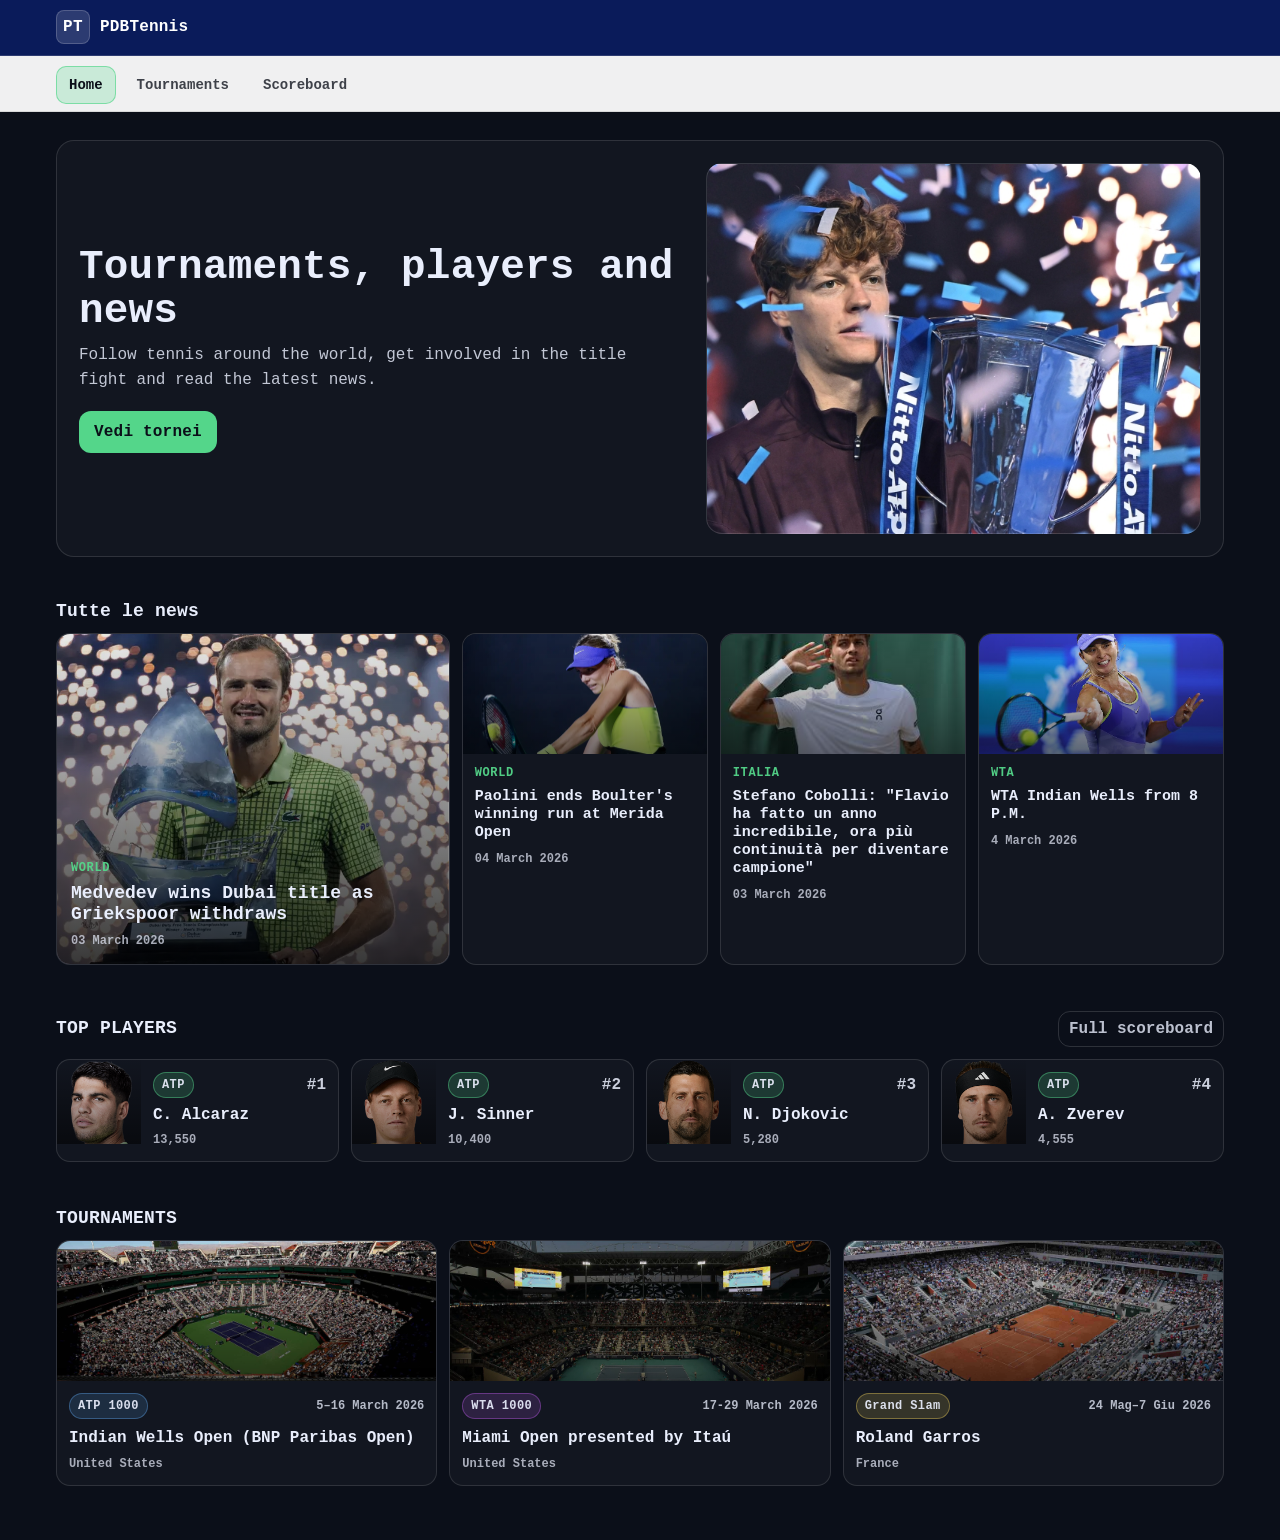
==== commit e216f820: "Add scroll-to-top button and update favicon across pages" ====
--- a/index.html
+++ b/index.html
@@ -6,6 +6,7 @@
     <meta name="viewport" content="width=device-width, initial-scale=1.0">
     <title>PDBTennis</title>
     <link rel="stylesheet" href="css/style.css">
+    <link rel="icon" href="assets\logo.png" type="image/png">
 </head>
 
 <body class="page">
@@ -235,6 +236,23 @@
             </div>
         </section>
     </main>
+
+    <button id="scrollTopBtn" aria-label="Torna su">
+     ↑
+    </button>
+    <script>
+        const scrollBtn = document.getElementById('scrollTopBtn');
+
+        // Mostra il pulsante dopo 100px di scroll
+        window.onscroll = () => {
+        scrollBtn.style.display = (document.documentElement.scrollTop > 100) ? 'block' : 'none';
+        };
+
+        // Scroll lento verso l'alto
+        scrollBtn.addEventListener('click', () => {
+        window.scrollTo({ top: 0, behavior: 'smooth' });
+        });
+    </script> 
 </body>
 
 </html>
